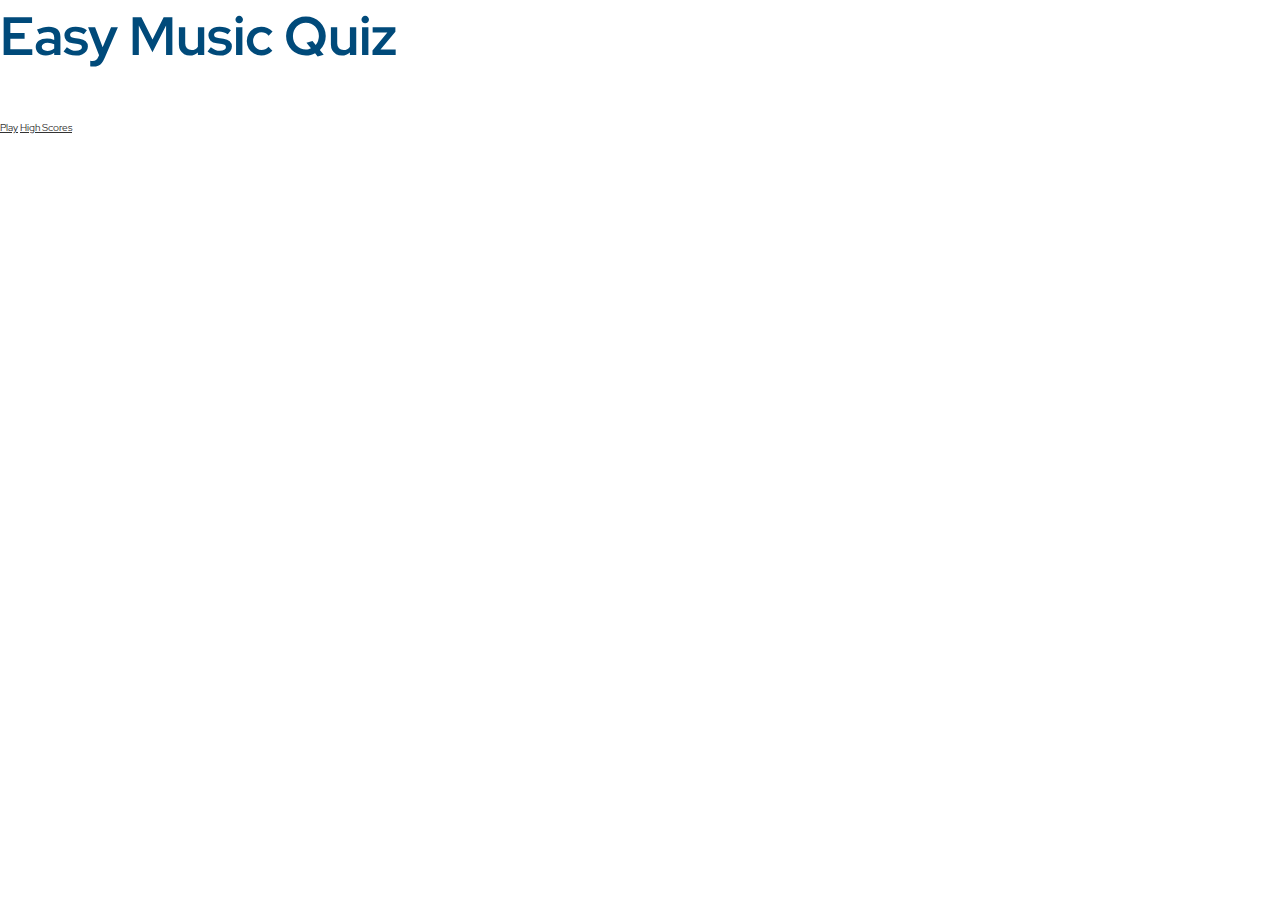
==== quiz.html @ 06f47b02 "add quiz html and stylesheet" ====
<!DOCTYPE html>
<html lang="en">
<head>
  <meta charset="UTF-8">
  <meta http-equiv="X-UA-Compatible" content="IE=edge">
  <meta name="viewport" content="width=device-width, initial-scale=1.0">
  <title>Easy Quiz App</title>
  <!-- Bootstrap -->
  <link href="https://cdn.jsdelivr.net/npm/bootstrap@5.2.0-beta1/dist/css/bootstrap.min.css" rel="stylesheet"
    integrity="sha384-0evHe/X+R7YkIZDRvuzKMRqM+OrBnVFBL6DOitfPri4tjfHxaWutUpFmBp4vmVor" crossorigin="anonymous">
  <!-- Custom CSS -->
  <link rel="stylesheet" href="style.css">
</head>
<body>
  <div class="container">
    <div id="home" class="flex-center flex-column">
      <h1 class="fw-bolder">Easy Music Quiz</h1>      
      <a class="btn" href="/game.html">Play</a>
      <a class="btn" href="/highscores.html">High Scores</a>

    </div>
  </div>

  <script src="app.js"></script>
  <!-- JavaScript Bundle with Popper -->
<script src="https://cdn.jsdelivr.net/npm/bootstrap@5.2.0-beta1/dist/js/bootstrap.bundle.min.js"
integrity="sha384-pprn3073KE6tl6bjs2QrFaJGz5/SUsLqktiwsUTF55Jfv3qYSDhgCecCxMW52nD2" crossorigin="anonymous"></script>

</body>
</html>
---- style.css ----
@import url('https://fonts.googleapis.com/css2?family=Red+Hat+Display:wght@300;400;500;600;700;800;900&display=swap');

:root {
    /* root font size */
    font-size: 62.5%;
  /* gray-colors */
  --gray-100: #e9e9e9;
  /* green-colors */
  --green-200: #CDF7F0;
  --green-300: #66DEE2;
  --green-400: #01C6CA;
  --green-600: #004A7A;
}

* {
  box-sizing: border-box;
  color: #333;
  font-family: "Red Hat Display", sans-serif;
  margin: 0;
  padding: 0;
}

h1, h2, h3, h4 {
  margin-bottom: 1rem;
}

h1 {
  color: var(--green-600);
  font-size: 5.4rem;
  margin-bottom: 5rem;
}

h1 > span {
  font-size: 2.4rem;
  font-weight: 500;
}

h2 {
  font-size: 4.2rem;
  font-weight: 700;
  margin-bottom: 4rem;
}

h3 {
  font-size: 2.8rem;
  font-weight: 500;
}
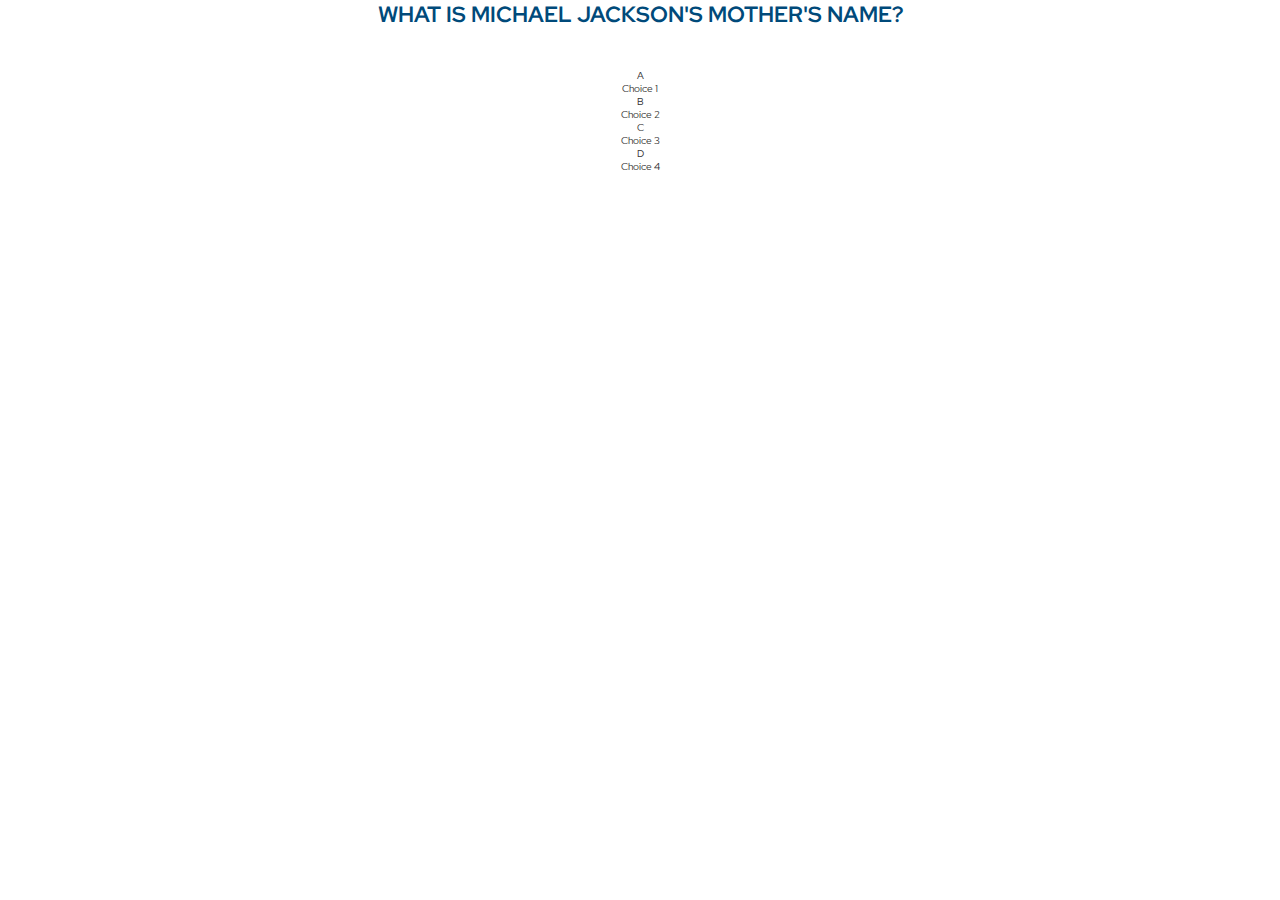
==== commit dbba01de: "add quiz page and style it" ====
--- a/quiz.html
+++ b/quiz.html
@@ -10,14 +10,28 @@
     integrity="sha384-0evHe/X+R7YkIZDRvuzKMRqM+OrBnVFBL6DOitfPri4tjfHxaWutUpFmBp4vmVor" crossorigin="anonymous">
   <!-- Custom CSS -->
   <link rel="stylesheet" href="style.css">
+  <link rel="stylesheet" href="quiz.css">
 </head>
 <body>
   <div class="container">
-    <div id="home" class="flex-center flex-column">
-      <h1 class="fw-bolder">Easy Music Quiz</h1>      
-      <a class="btn" href="/game.html">Play</a>
-      <a class="btn" href="/highscores.html">High Scores</a>
-
+    <div id="quiz" class="justify-center flex-column">
+      <h2 class="main-quiz">What is Michael Jackson's Mother's name?</h2>
+      <div class="multi-choice-container">
+        <p class="choice-prefix">A</p>
+        <p class="choice-text">Choice 1</p>
+      </div>
+      <div class="multi-choice-container">
+        <p class="choice-prefix">B</p>
+        <p class="choice-text">Choice 2</p>
+      </div>
+      <div class="multi-choice-container">
+        <p class="choice-prefix">C</p>
+        <p class="choice-text">Choice 3</p>
+      </div>
+      <div class="multi-choice-container">
+        <p class="choice-prefix">D</p>
+        <p class="choice-text">Choice 4</p>
+      </div>
     </div>
   </div>
 
--- a/quiz.css
+++ b/quiz.css
@@ -0,0 +1,11 @@
+
+
+#quiz {
+  text-align: center;
+}
+
+h2.main-quiz {
+  color: var(--green-600);
+  font-size: 2.2rem;
+  text-transform: uppercase;
+}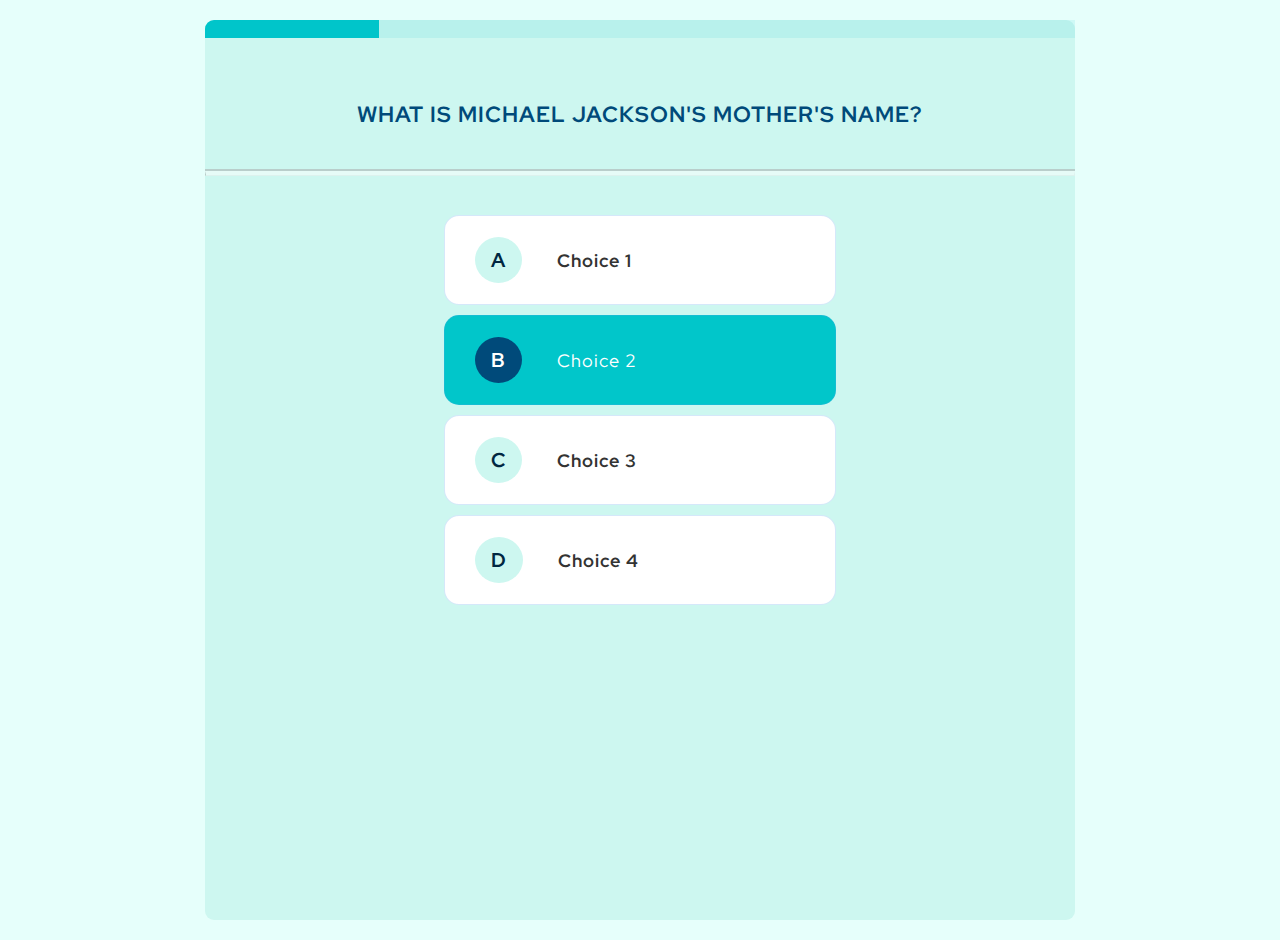
==== commit 5b112588: "style multiple choice" ====
--- a/quiz.html
+++ b/quiz.html
@@ -4,41 +4,40 @@
   <meta charset="UTF-8">
   <meta http-equiv="X-UA-Compatible" content="IE=edge">
   <meta name="viewport" content="width=device-width, initial-scale=1.0">
-  <title>Easy Quiz App</title>
-  <!-- Bootstrap -->
-  <link href="https://cdn.jsdelivr.net/npm/bootstrap@5.2.0-beta1/dist/css/bootstrap.min.css" rel="stylesheet"
-    integrity="sha384-0evHe/X+R7YkIZDRvuzKMRqM+OrBnVFBL6DOitfPri4tjfHxaWutUpFmBp4vmVor" crossorigin="anonymous">
-  <!-- Custom CSS -->
+  <title>Easy Quiz App</title>  
+  <link rel="stylesheet" href="quiz.css">
   <link rel="stylesheet" href="style.css">
-  <link rel="stylesheet" href="quiz.css">
 </head>
 <body>
-  <div class="container">
-    <div id="quiz" class="justify-center flex-column">
+  <div class="quiz-pg-container">
+    <div id="quiz" class="justify-center flex-column text-center">
+      <div class="topmost-bar1"></div>
+      <div class="topmost-bar2"></div>
       <h2 class="main-quiz">What is Michael Jackson's Mother's name?</h2>
-      <div class="multi-choice-container">
-        <p class="choice-prefix">A</p>
-        <p class="choice-text">Choice 1</p>
+      <hr class="first-line">
+      <hr class="second-line">
+      <div class="choices-wrapper">
+        <div class="choice-container">
+          <p class="choice-prefix">A</p>
+          <p class="choice-text">Choice 1</p>
+        </div>
+        <div class="choice-container chosen-container">
+          <p class="choice-prefix chosen-prefix">B</p>
+          <p class="choice-text chosen-text">Choice 2</p>
+        </div>
+        <div class="choice-container">
+          <p class="choice-prefix">C</p>
+          <p class="choice-text">Choice 3</p>
+        </div>
+        <div class="choice-container">
+          <p class="choice-prefix">D</p>
+          <p class="choice-text">Choice 4</p>
+        </div>
       </div>
-      <div class="multi-choice-container">
-        <p class="choice-prefix">B</p>
-        <p class="choice-text">Choice 2</p>
-      </div>
-      <div class="multi-choice-container">
-        <p class="choice-prefix">C</p>
-        <p class="choice-text">Choice 3</p>
-      </div>
-      <div class="multi-choice-container">
-        <p class="choice-prefix">D</p>
-        <p class="choice-text">Choice 4</p>
-      </div>
+      
     </div>
   </div>
 
   <script src="app.js"></script>
-  <!-- JavaScript Bundle with Popper -->
-<script src="https://cdn.jsdelivr.net/npm/bootstrap@5.2.0-beta1/dist/js/bootstrap.bundle.min.js"
-integrity="sha384-pprn3073KE6tl6bjs2QrFaJGz5/SUsLqktiwsUTF55Jfv3qYSDhgCecCxMW52nD2" crossorigin="anonymous"></script>
-
 </body>
 </html>--- a/quiz.css
+++ b/quiz.css
@@ -1,11 +1,126 @@
+body {
+  background-color: var(--whitee);
+  letter-spacing: .1rem;
+}
 
+.quiz-pg-container {
+  background-color: var(--green-250);
+  border-radius: 9px;
+  margin: 2rem auto;
+  /* padding: 2rem; */
+  width: 68vw;
+  height: 100vh;
+}
 
 #quiz {
-  text-align: center;
+  position: relative;
 }
 
 h2.main-quiz {
   color: var(--green-600);
+  margin-top: 8rem;
   font-size: 2.2rem;
   text-transform: uppercase;
+}
+
+/* Horizontal rule */
+.topmost-bar1,
+.topmost-bar2 {
+  position: absolute;
+  top: 0;
+  left: 0;
+}
+
+.topmost-bar1 {
+  background-color: var(--green-400);
+  border-radius: 9px 0px 0px 0px;
+  height: 1.8rem;
+  width: 20%;
+}
+
+.topmost-bar2 {
+  background-color: var(--green-400);
+  border-radius: 9px 0px 0px 0px;
+  height: 1.8rem;
+  opacity: 0.1;
+  width: 100%;
+}
+
+hr.first-line {
+  border: 1px solid var(--gray-200);
+  opacity: 0.5;
+  width: 100%;
+}
+
+hr.second-line {
+  border-top: 4px solid #fff;
+  margin: -.03rem 0;
+  opacity: 0.5;
+  width: 100%;
+}
+
+/* Quiz Multiple Choice Section */
+.choices-wrapper {
+  display: flex;
+  align-items: center;
+  flex-direction: column;
+  justify-content: center;
+  margin-top: 4rem;
+}
+
+.choice-container {
+  background-color: var(--whitee);
+  border: 0.1rem solid rgba(86, 165, 235, 0.25);
+  border-radius: 1.5rem;
+  display: flex;
+  align-items: center;
+  justify-content: flex-start;
+  font-size: 1.8rem;
+  margin-bottom: 1rem;
+  min-height: 9rem;
+  padding: 1rem;
+  width: 45%;
+}
+
+.choice-container:hover {
+  box-shadow: 0 0.4rem 1.4rem 0 rgba(86, 185, 235, 0.5);
+  cursor: pointer;
+  transform: translateY(-0.1rem);
+  transition: transform 150ms;
+}
+
+.choice-prefix {
+  background-color: var(--green-250);
+  border-radius: 50%;
+  color: var(--green-800);
+  font-size: 2rem;
+  font-weight: 700;
+  margin: 0 2rem;
+  padding: 1rem 1.6rem;
+}
+
+.choice-text {
+  font-weight: 700;
+  padding: 1.5rem;
+}
+
+/* Chosen answer */
+.chosen-container {
+  background-color: var(--green-400);
+}
+
+.chosen-container:hover {
+  box-shadow: 0 0.4rem 1.4rem 0 rgba(10, 151, 202, 0.6);  
+}
+
+.chosen-prefix {
+  background-color: var(--green-600);
+  border-radius: 50%;
+  color: var(--whitee);
+}
+
+.chosen-text {
+  color: var(--whitee);
+  font-weight: 400;
+  padding: 1.5rem;
 }--- a/style.css
+++ b/style.css
@@ -4,12 +4,17 @@
     /* root font size */
     font-size: 62.5%;
   /* gray-colors */
+  --whitee: #fff;
   --gray-100: #e9e9e9;
+  --gray-200: #a5a5a5;
+  --gray-300: #707070;
   /* green-colors */
-  --green-200: #CDF7F0;
+  --green-200: #e6fffb;
+  --green-250: #CDF7F0;
   --green-300: #66DEE2;
   --green-400: #01C6CA;
   --green-600: #004A7A;
+  --green-800: #002741;
 }
 
 * {
@@ -20,6 +25,10 @@
   padding: 0;
 }
 
+body {
+  background-color: var(--green-200);
+}
+
 h1, h2, h3, h4 {
   margin-bottom: 1rem;
 }
@@ -27,6 +36,7 @@
 h1 {
   color: var(--green-600);
   font-size: 5.4rem;
+  /* font-weight: 700; */
   margin-bottom: 5rem;
 }
 
@@ -44,4 +54,66 @@
 h3 {
   font-size: 2.8rem;
   font-weight: 500;
+}
+
+.container {
+  display: flex;
+  align-items: center;
+  justify-content: center;
+  height: 100vh;
+  margin: 0 auto;
+  max-width: 80rem;
+  width: 100vw;
+}
+
+.container > * {
+  width: 100%;
+}
+
+.flex-column {
+  display: flex;
+  flex-direction: column;
+}
+
+.flex-center {
+  align-items: center;
+  justify-content: center;  
+}
+
+.justify-center {
+  justify-content: center;
+}
+
+.text-center {
+  text-align: center;
+}
+
+.hidden {
+  display: none;
+}
+
+/* Button */
+a.btn {
+  background-color: var(--whitee);
+  border: 0.1rem solid var(--green-600);
+  color: var(--green-600);
+  font-size: 1.8rem;
+  margin-bottom: 1rem;
+  padding: 1rem 0;
+  text-align: center;
+  text-decoration: none;
+  width: 20rem;
+}
+
+a.btn:hover {
+  box-shadow: 0 0.4rem 1.4rem 0 rgba(86, 185, 235, 0.5);
+  cursor: pointer;
+  transform: translateY(-0.1rem);
+  transition: 150ms;
+}
+
+.btn[disabled]:hover {
+  box-shadow: none;
+  cursor: pointer;
+  transform: none;
 }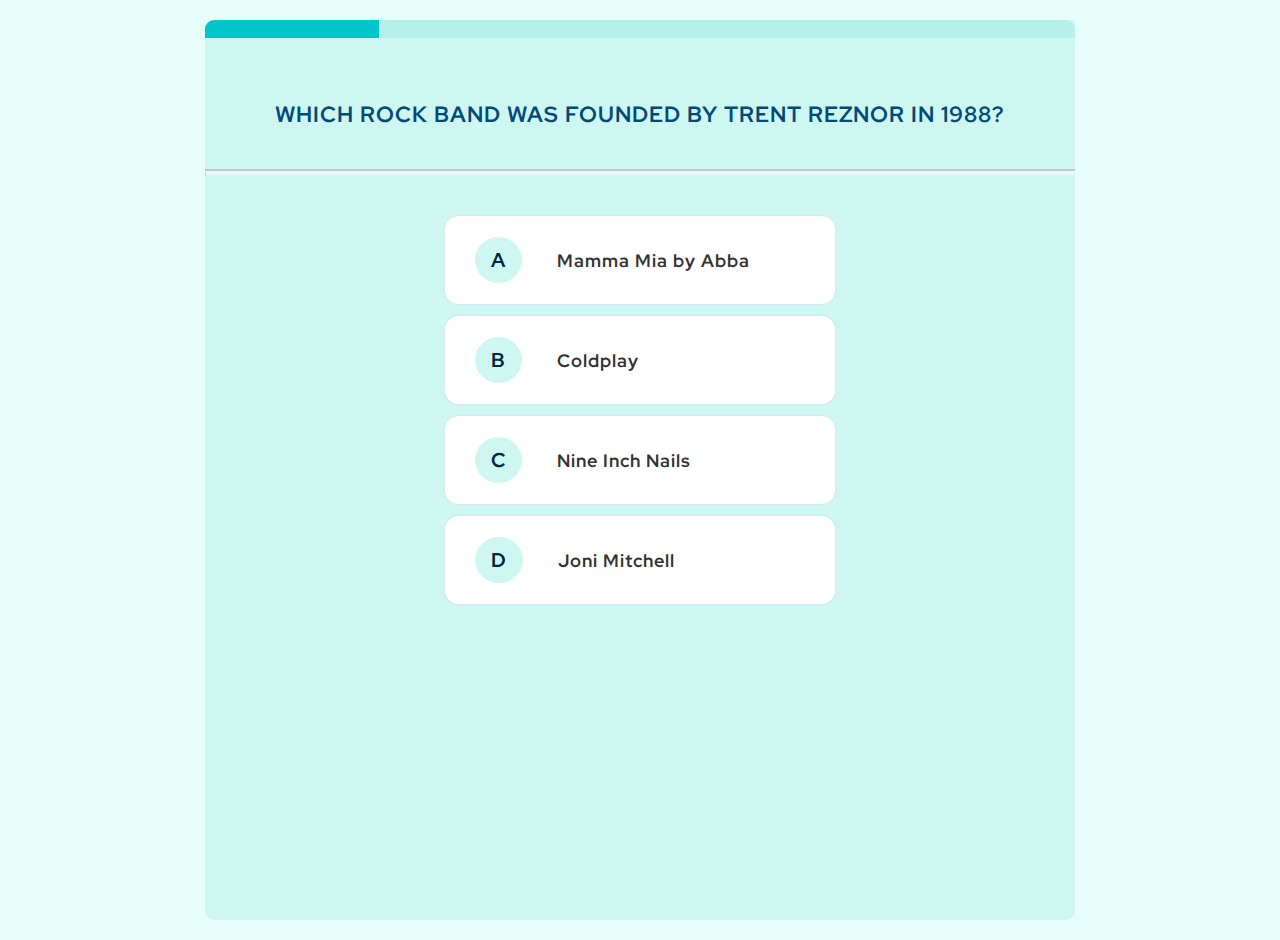
==== commit b2201803: "test quiz script" ====
--- a/quiz.html
+++ b/quiz.html
@@ -13,31 +13,31 @@
     <div id="quiz" class="justify-center flex-column text-center">
       <div class="topmost-bar1"></div>
       <div class="topmost-bar2"></div>
-      <h2 class="main-quiz">What is Michael Jackson's Mother's name?</h2>
+      <h2 id="question" class="main-quiz">What is Michael Jackson's Mother's name?</h2>
       <hr class="first-line">
       <hr class="second-line">
       <div class="choices-wrapper">
         <div class="choice-container">
           <p class="choice-prefix">A</p>
-          <p class="choice-text">Choice 1</p>
+          <p class="choice-text" data-number="1">Choice 1</p>
         </div>
         <div class="choice-container chosen-container">
           <p class="choice-prefix chosen-prefix">B</p>
-          <p class="choice-text chosen-text">Choice 2</p>
+          <p class="choice-text chosen-text" data-number="2">Choice 2</p>
         </div>
         <div class="choice-container">
           <p class="choice-prefix">C</p>
-          <p class="choice-text">Choice 3</p>
+          <p class="choice-text" data-number="3">Choice 3</p>
         </div>
         <div class="choice-container">
           <p class="choice-prefix">D</p>
-          <p class="choice-text">Choice 4</p>
+          <p class="choice-text" data-number="4">Choice 4</p>
         </div>
       </div>
       
     </div>
   </div>
 
-  <script src="app.js"></script>
+  <script src="quiz.js"></script>
 </body>
 </html>--- a/quiz.css
+++ b/quiz.css
@@ -7,7 +7,6 @@
   background-color: var(--green-250);
   border-radius: 9px;
   margin: 2rem auto;
-  /* padding: 2rem; */
   width: 68vw;
   height: 100vh;
 }
@@ -105,7 +104,7 @@
 }
 
 /* Chosen answer */
-.chosen-container {
+/* .chosen-container {
   background-color: var(--green-400);
 }
 
@@ -123,4 +122,4 @@
   color: var(--whitee);
   font-weight: 400;
   padding: 1.5rem;
-}+} */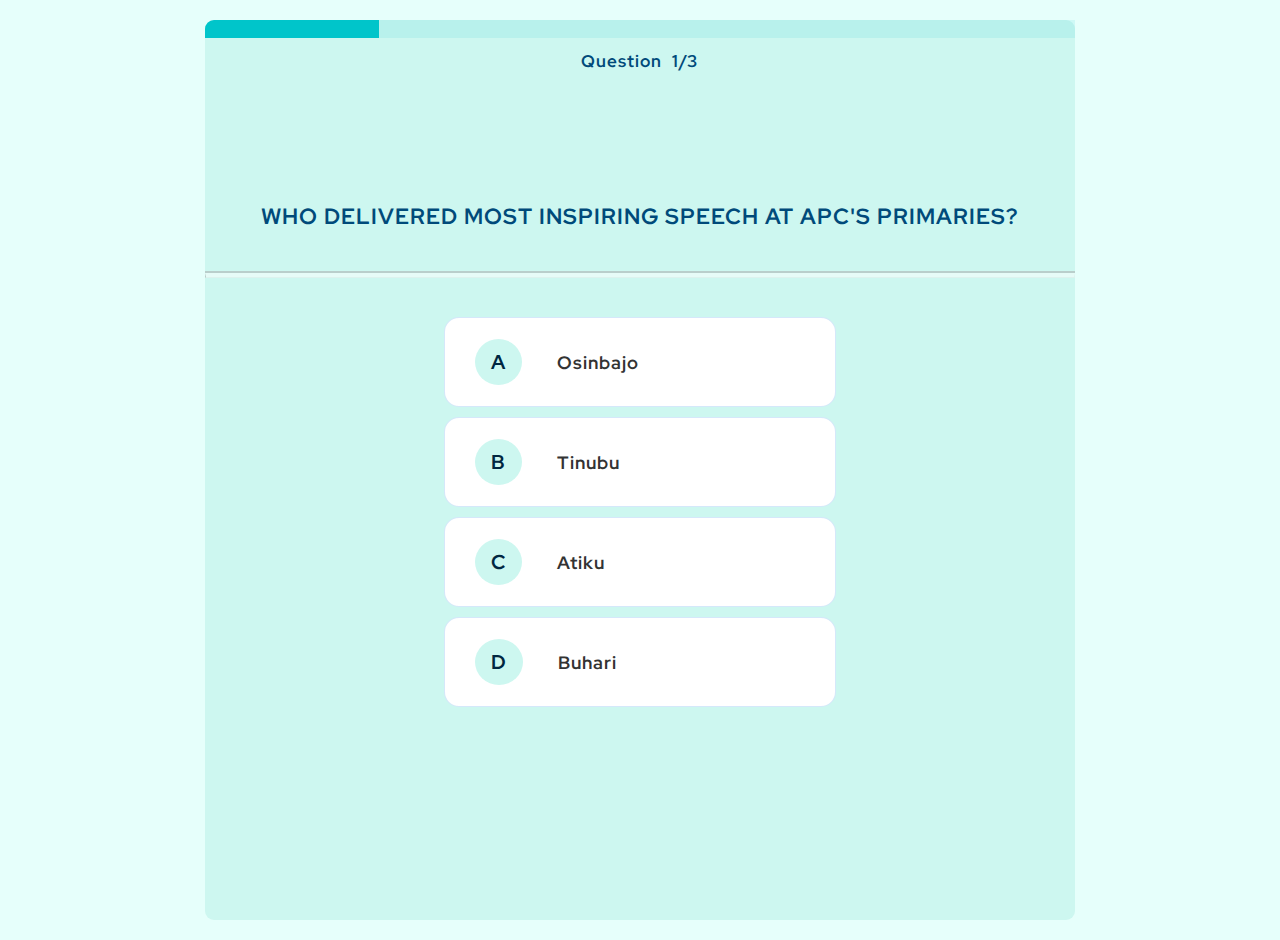
==== commit 5622e0d6: "work on correct and incorect answers" ====
--- a/quiz.html
+++ b/quiz.html
@@ -13,6 +13,17 @@
     <div id="quiz" class="justify-center flex-column text-center">
       <div class="topmost-bar1"></div>
       <div class="topmost-bar2"></div>
+      <!-- heads-up display = HUD -->
+      <div id="hud">
+        <div id="hud-item">
+          <p class="hud-prefix">Question</p>
+          <h1 class="hud-main-text" id="question-counter">1/3</h1>
+        </div>
+        <!-- <div id="hud-item">
+          <p class="hud-prefix">Score</p>
+          <h1 class="hud-main-text" id="score">0</h1>
+        </div> -->
+      </div>
       <h2 id="question" class="main-quiz">What is Michael Jackson's Mother's name?</h2>
       <hr class="first-line">
       <hr class="second-line">
--- a/quiz.css
+++ b/quiz.css
@@ -6,9 +6,9 @@
 .quiz-pg-container {
   background-color: var(--green-250);
   border-radius: 9px;
+  height: 100vh;
   margin: 2rem auto;
-  width: 68vw;
-  height: 100vh;
+  width: 68vw;  
 }
 
 #quiz {
@@ -103,6 +103,33 @@
   padding: 1.5rem;
 }
 
+.correct {
+  background-color: var(--green-alt-500);
+  color: var(--whitee);
+}
+
+.incorrect {
+  background-color: var(--red-500);
+  color: var(--whitee);
+}
+
+/* heads-up display = HUD */
+#hud-item {
+  display: flex;
+  justify-content: center;
+  margin-top: 3rem;
+}
+
+.hud-prefix, .hud-main-text {
+  color: var(--green-600);
+  font-size: 1.7rem;
+  font-weight: 700;
+}
+
+.hud-prefix {
+  margin-right: 1rem;
+}
+
 /* Chosen answer */
 /* .chosen-container {
   background-color: var(--green-400);
--- a/style.css
+++ b/style.css
@@ -15,6 +15,8 @@
   --green-400: #01C6CA;
   --green-600: #004A7A;
   --green-800: #002741;
+  --green-alt-500: #28a745;
+  --red-500: #ff0000;
 }
 
 * {
@@ -63,6 +65,7 @@
   height: 100vh;
   margin: 0 auto;
   max-width: 80rem;
+  padding: 2rem;
   width: 100vw;
 }
 
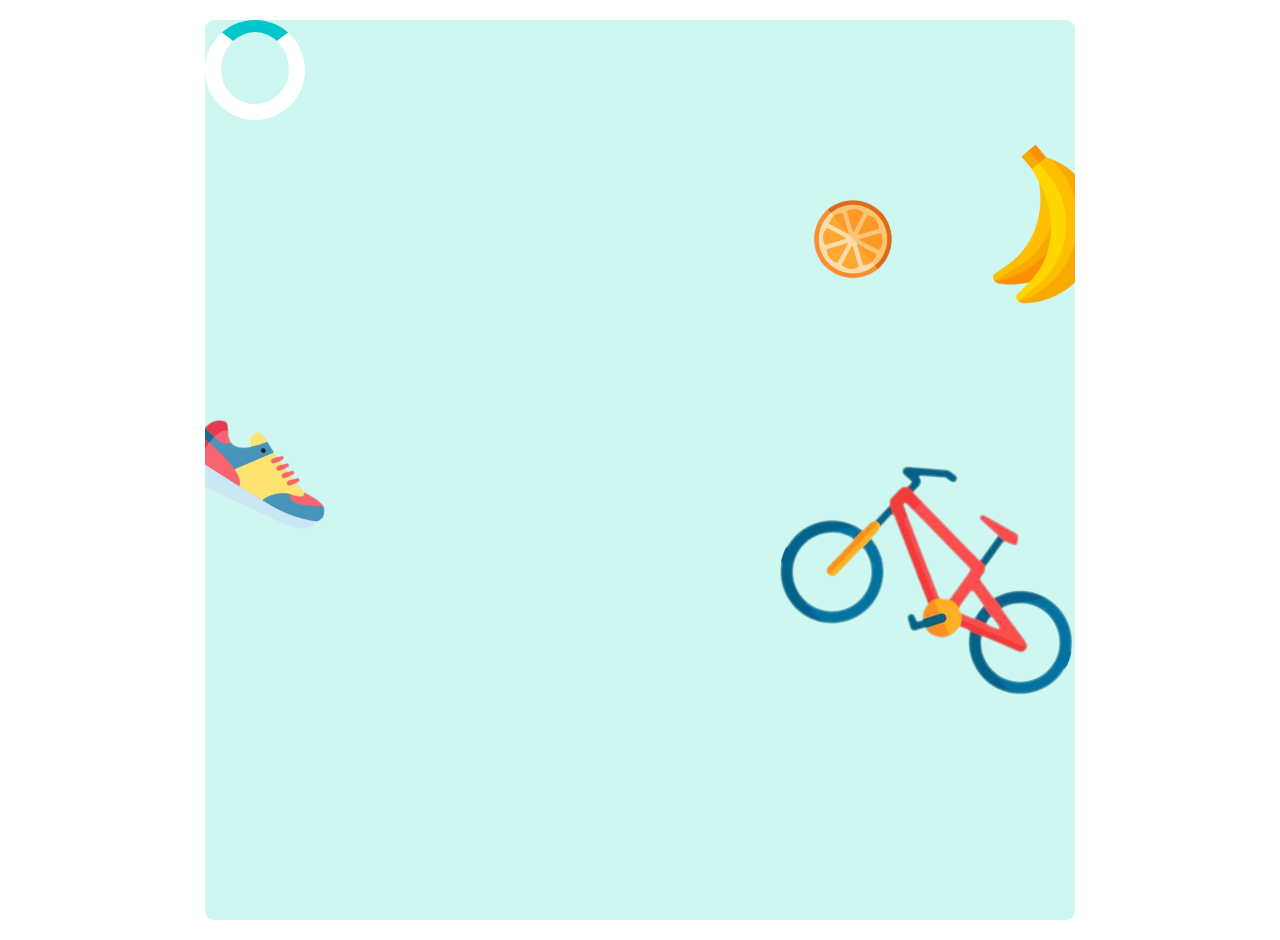
==== commit d2d73888: "add and position illustrations" ====
--- a/quiz.html
+++ b/quiz.html
@@ -4,49 +4,56 @@
   <meta charset="UTF-8">
   <meta http-equiv="X-UA-Compatible" content="IE=edge">
   <meta name="viewport" content="width=device-width, initial-scale=1.0">
-  <title>Easy Quiz App</title>  
+  <title>Game | Easy Quiz App</title>  
+  <link rel="stylesheet" href="style.css">
   <link rel="stylesheet" href="quiz.css">
-  <link rel="stylesheet" href="style.css">
 </head>
 <body>
   <div class="quiz-pg-container">
-    <div id="quiz" class="justify-center flex-column text-center">
+    <div id="loader"></div>
+    <div id="quiz" class="justify-center flex-column text-center hidden">
       <div class="topmost-bar1"></div>
       <div class="topmost-bar2"></div>
       <!-- heads-up display = HUD -->
       <div id="hud">
         <div id="hud-item">
-          <p class="hud-prefix">Question</p>
-          <h1 class="hud-main-text" id="question-counter">1/3</h1>
+          <p id="progress-text" class="hud-prefix">Question</p>
+          <!-- <h1 class="hud-main-text" id="question-counter"></h1> -->
+          <div id="progress-bar">
+            <div id="progress-bar-full"></div>
+          </div>
         </div>
-        <!-- <div id="hud-item">
+        <div id="hud-item">
           <p class="hud-prefix">Score</p>
-          <h1 class="hud-main-text" id="score">0</h1>
-        </div> -->
+          <h1 class="hud-main-text" id="score"></h1>
+        </div>
       </div>
-      <h2 id="question" class="main-quiz">What is Michael Jackson's Mother's name?</h2>
+      <h2 id="question" class="main-quiz"></h2>
       <hr class="first-line">
       <hr class="second-line">
       <div class="choices-wrapper">
         <div class="choice-container">
           <p class="choice-prefix">A</p>
-          <p class="choice-text" data-number="1">Choice 1</p>
+          <p class="choice-text" data-number="1"></p>
         </div>
         <div class="choice-container chosen-container">
           <p class="choice-prefix chosen-prefix">B</p>
-          <p class="choice-text chosen-text" data-number="2">Choice 2</p>
+          <p class="choice-text chosen-text" data-number="2"></p>
         </div>
         <div class="choice-container">
           <p class="choice-prefix">C</p>
-          <p class="choice-text" data-number="3">Choice 3</p>
+          <p class="choice-text" data-number="3"></p>
         </div>
         <div class="choice-container">
           <p class="choice-prefix">D</p>
-          <p class="choice-text" data-number="4">Choice 4</p>
+          <p class="choice-text" data-number="4"></p>
         </div>
-      </div>
-      
+      </div>      
     </div>
+    <img src="./img/img-1.png" class="image shoe-img" alt="">
+    <img src="./img/img-2.png" class="image orange-img" alt="">
+    <img src="./img/img-3.png" class="image banana-img" alt="">
+    <img src="./img/img-4.png" class="image bicycle-img" alt="">
   </div>
 
   <script src="quiz.js"></script>
--- a/quiz.css
+++ b/quiz.css
@@ -8,6 +8,8 @@
   border-radius: 9px;
   height: 100vh;
   margin: 2rem auto;
+  overflow: hidden;
+  position: relative;
   width: 68vw;  
 }
 
@@ -17,8 +19,8 @@
 
 h2.main-quiz {
   color: var(--green-600);
-  margin-top: 8rem;
   font-size: 2.2rem;
+  margin-top: 0;
   text-transform: uppercase;
 }
 
@@ -65,6 +67,7 @@
   flex-direction: column;
   justify-content: center;
   margin-top: 4rem;
+  z-index: 5;
 }
 
 .choice-container {
@@ -114,6 +117,12 @@
 }
 
 /* heads-up display = HUD */
+
+#hud {
+  display: flex;
+  justify-content: space-around;
+}
+
 #hud-item {
   display: flex;
   justify-content: center;
@@ -130,23 +139,97 @@
   margin-right: 1rem;
 }
 
-/* Chosen answer */
-/* .chosen-container {
-  background-color: var(--green-400);
-}
-
-.chosen-container:hover {
-  box-shadow: 0 0.4rem 1.4rem 0 rgba(10, 151, 202, 0.6);  
-}
-
-.chosen-prefix {
-  background-color: var(--green-600);
+#progress-bar {
+  border: 0.2rem solid var(--green-300);
+  height: 1.9rem;
+  width: 20rem;
+}
+
+#progress-bar-full {
+  background-color: var(--green-300);
+  height: 1.7rem;
+  width: 0%;
+}
+
+/* Loader */
+#loader {
+  animation: spin 1.5s linear infinite;
+  border: 1.6rem solid var(--whitee);
   border-radius: 50%;
-  color: var(--whitee);
-}
-
-.chosen-text {
-  color: var(--whitee);
-  font-weight: 400;
-  padding: 1.5rem;
-} */+  border-top: 1.2rem solid var(--green-400);
+  height: 10rem;
+  width: 10rem;
+}
+
+/* Illustrations  */
+.shoe-img {
+  position: absolute;
+  left: -3%;
+  transform: rotate(25deg);
+  top: 46%;
+  width: 18%;
+}
+
+.orange-img {
+  position: absolute;
+  right: 21%;
+  transform: rotate(-40deg);
+  top: 20%;
+  width: 9%;
+}
+
+.banana-img {
+  position: absolute;
+  right: -3%;
+  transform: rotate(-40deg);
+  top: 16%;
+  width: 15%;
+}
+
+.bicycle-img {
+  position: absolute;
+  right: -2%;
+  transform: rotate(20deg);
+  top: 50%;
+  width: 35%;
+}
+
+@keyframes spin {
+  0% {
+    transform: rotate(0deg);
+  }
+  100% {
+    transform: rotate(360deg);
+  }
+  
+}
+
+@media (max-width: 1090px) {
+  .quiz-pg-container {
+    width: 90vw;  
+  }
+
+  .choice-container {
+    width: 50%;
+  }
+
+}
+
+@media (max-width: 700px) {
+  .quiz-pg-container {
+    width: 90vw;  
+  }
+
+  .hud-main-sm {
+    width: 50%;
+  }
+
+  h2.main-quiz {
+    font-size: 1.8rem;
+  }
+
+  .choice-container {
+    width: 85%;
+  }
+
+}
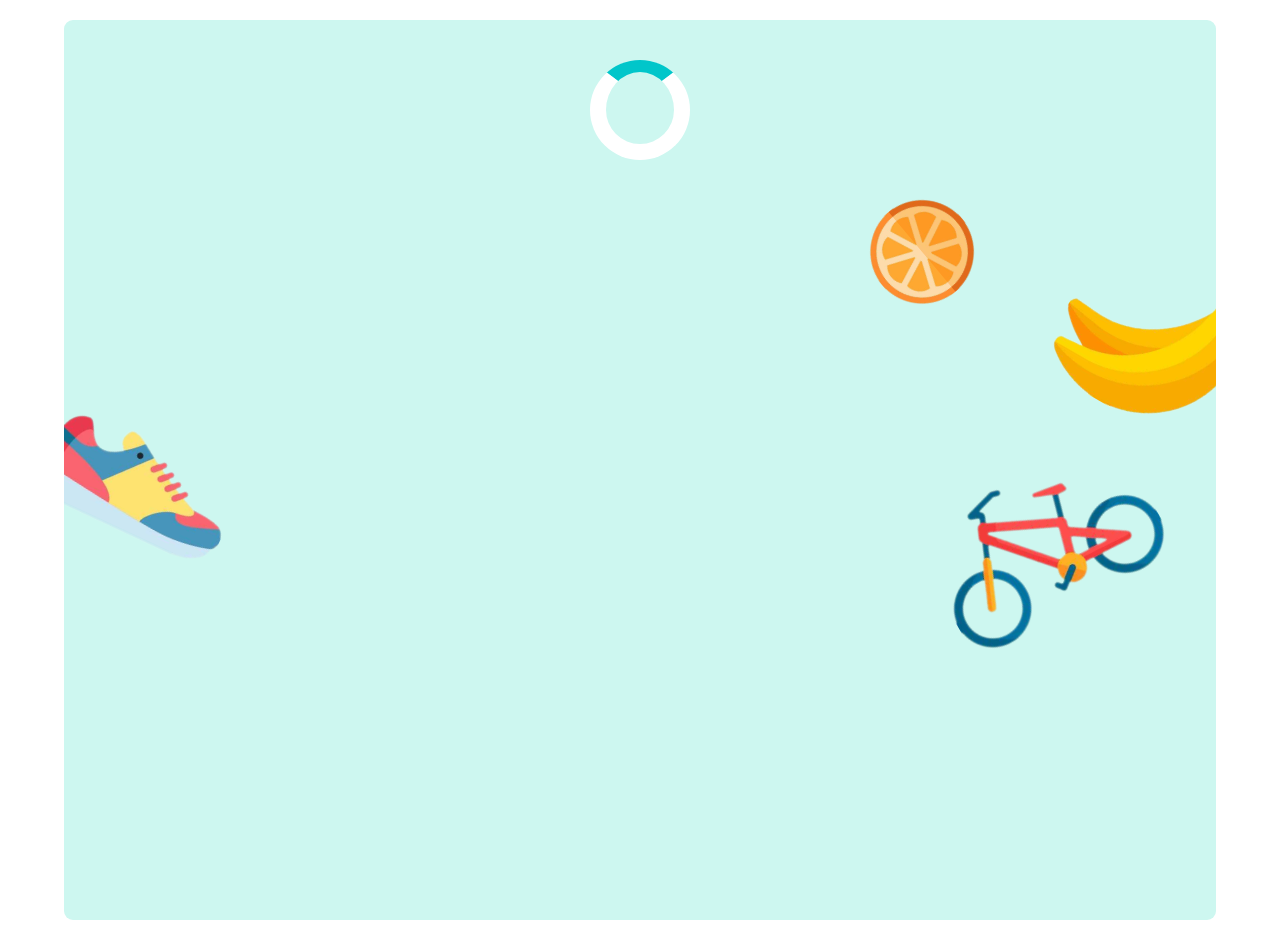
==== commit 1155225b: "add more comments" ====
--- a/quiz.html
+++ b/quiz.html
@@ -28,7 +28,9 @@
           <h1 class="hud-main-text" id="score"></h1>
         </div>
       </div>
-      <h2 id="question" class="main-quiz"></h2>
+      <div id="main-quiz-container">
+        <h2 id="question" class="main-quiz"></h2>
+      </div>
       <hr class="first-line">
       <hr class="second-line">
       <div class="choices-wrapper">
@@ -50,10 +52,11 @@
         </div>
       </div>      
     </div>
-    <img src="./img/img-1.png" class="image shoe-img" alt="">
+    <img src="./img/img-1.png" class="image drum-img" alt="">
     <img src="./img/img-2.png" class="image orange-img" alt="">
-    <img src="./img/img-3.png" class="image banana-img" alt="">
-    <img src="./img/img-4.png" class="image bicycle-img" alt="">
+    <img src="./img/img-3.png" class="image headphone-img" alt="">
+    <img src="./img/img-4.png" class="image guitar-img" alt="">
+    <img src="./img/img-6.png" class="image notes-img" alt="">
   </div>
 
   <script src="quiz.js"></script>
--- a/style.css
+++ b/style.css
@@ -16,6 +16,7 @@
   --green-600: #004A7A;
   --green-800: #002741;
   --green-alt-500: #28a745;
+  /* red-colors */
   --red-500: #ff0000;
 }
 
@@ -38,7 +39,6 @@
 h1 {
   color: var(--green-600);
   font-size: 5.4rem;
-  /* font-weight: 700; */
   margin-bottom: 5rem;
 }
 
@@ -58,6 +58,7 @@
   font-weight: 500;
 }
 
+/* Utility Classes { */
 .container {
   display: flex;
   align-items: center;
@@ -94,9 +95,10 @@
 .hidden {
   display: none;
 }
+/* } Utility Classes */
 
-/* Button */
-a.btn {
+/* Button { */
+.btn {
   background-color: var(--whitee);
   border: 0.1rem solid var(--green-600);
   color: var(--green-600);
@@ -108,7 +110,7 @@
   width: 20rem;
 }
 
-a.btn:hover {
+.btn:hover {
   box-shadow: 0 0.4rem 1.4rem 0 rgba(86, 185, 235, 0.5);
   cursor: pointer;
   transform: translateY(-0.1rem);
@@ -119,4 +121,31 @@
   box-shadow: none;
   cursor: pointer;
   transform: none;
+}
+
+/* Play button */
+i.fa-play {
+  color: var(--green-400);
+  margin-left: 1rem;
+}
+
+/* Form */
+form {
+  display: flex;
+  align-items: center;
+  justify-content: center;
+  width: 100%;
+}
+
+input {
+  border: none;
+  box-shadow: 0 0.1rem 1.4rem 0 rgba(86, 185, 235, 0.5);
+  font-size: 1.8rem;
+  margin-bottom: 1rem;
+  padding: 1.5rem;
+  width: 20rem;
+}
+
+input::placeholder {
+  color: var(--gray-200);
 }--- a/quiz.css
+++ b/quiz.css
@@ -10,11 +10,16 @@
   margin: 2rem auto;
   overflow: hidden;
   position: relative;
-  width: 68vw;  
+  width: 68vw;
 }
 
 #quiz {
   position: relative;
+}
+
+#main-quiz-container {
+  margin-bottom: 3rem;
+  padding: 0 35rem;
 }
 
 h2.main-quiz {
@@ -158,11 +163,14 @@
   border-radius: 50%;
   border-top: 1.2rem solid var(--green-400);
   height: 10rem;
+  margin: 0 auto;
+  margin-top: 4rem;
   width: 10rem;
+  z-index: 4;
 }
 
 /* Illustrations  */
-.shoe-img {
+.drum-img {
   position: absolute;
   left: -3%;
   transform: rotate(25deg);
@@ -178,20 +186,24 @@
   width: 9%;
 }
 
-.banana-img {
-  position: absolute;
-  right: -3%;
-  transform: rotate(-40deg);
-  top: 16%;
+.headphone-img {
+  position: absolute;
+  right: -2%;
+  transform: rotate(30deg);
+  top: 25%;
   width: 15%;
 }
 
-.bicycle-img {
-  position: absolute;
-  right: -2%;
-  transform: rotate(20deg);
+.guitar-img {
+  position: absolute;
+  right: 5%;
+  transform: rotate(-30deg);
   top: 50%;
-  width: 35%;
+  width: 20%;
+}
+
+.notes-img {
+  width: 100%;
 }
 
 @keyframes spin {
@@ -204,7 +216,9 @@
   
 }
 
-@media (max-width: 1090px) {
+/* MEDIA QUERIES */
+
+@media (max-width: 1400px) {
   .quiz-pg-container {
     width: 90vw;  
   }
@@ -215,11 +229,57 @@
 
 }
 
-@media (max-width: 700px) {
+@media (max-width: 992px) {
   .quiz-pg-container {
     width: 90vw;  
   }
 
+  #main-quiz-container {
+    margin-bottom: .8rem;
+    padding: 0 15rem;
+  }
+
+  h2.main-quiz {
+    font-size: 2rem !important;
+  }
+
+  .choice-container {
+    width: 60%;
+  }
+
+}
+
+/* Small Mobile Device */
+@media (max-width: 768px) {
+  .quiz-pg-container {
+    margin: 2rem 0 0;
+    overflow: hidden;
+    width: 96vw;  
+  }
+  
+  #main-quiz-container {
+    margin-bottom: 1rem;
+    padding: 0 3rem;
+  }
+
+  #quiz {
+    margin: 0 auto;
+    width: 90vw;
+  }
+
+  h2.main-quiz {
+    font-size: 1.8rem !important;
+  }
+
+  #progress-bar {
+    height: 1rem;
+    width: 10rem;
+  }
+  
+  #progress-bar-full {
+    height: .8rem;
+  }
+
   .hud-main-sm {
     width: 50%;
   }
@@ -232,4 +292,16 @@
     width: 85%;
   }
 
-}
+  .drum-img {
+    top: 66%;
+  }
+
+  .orange-img {
+    left: 5%;
+  }
+
+  .guitar-img {
+    top: 65%;
+  }
+
+}
